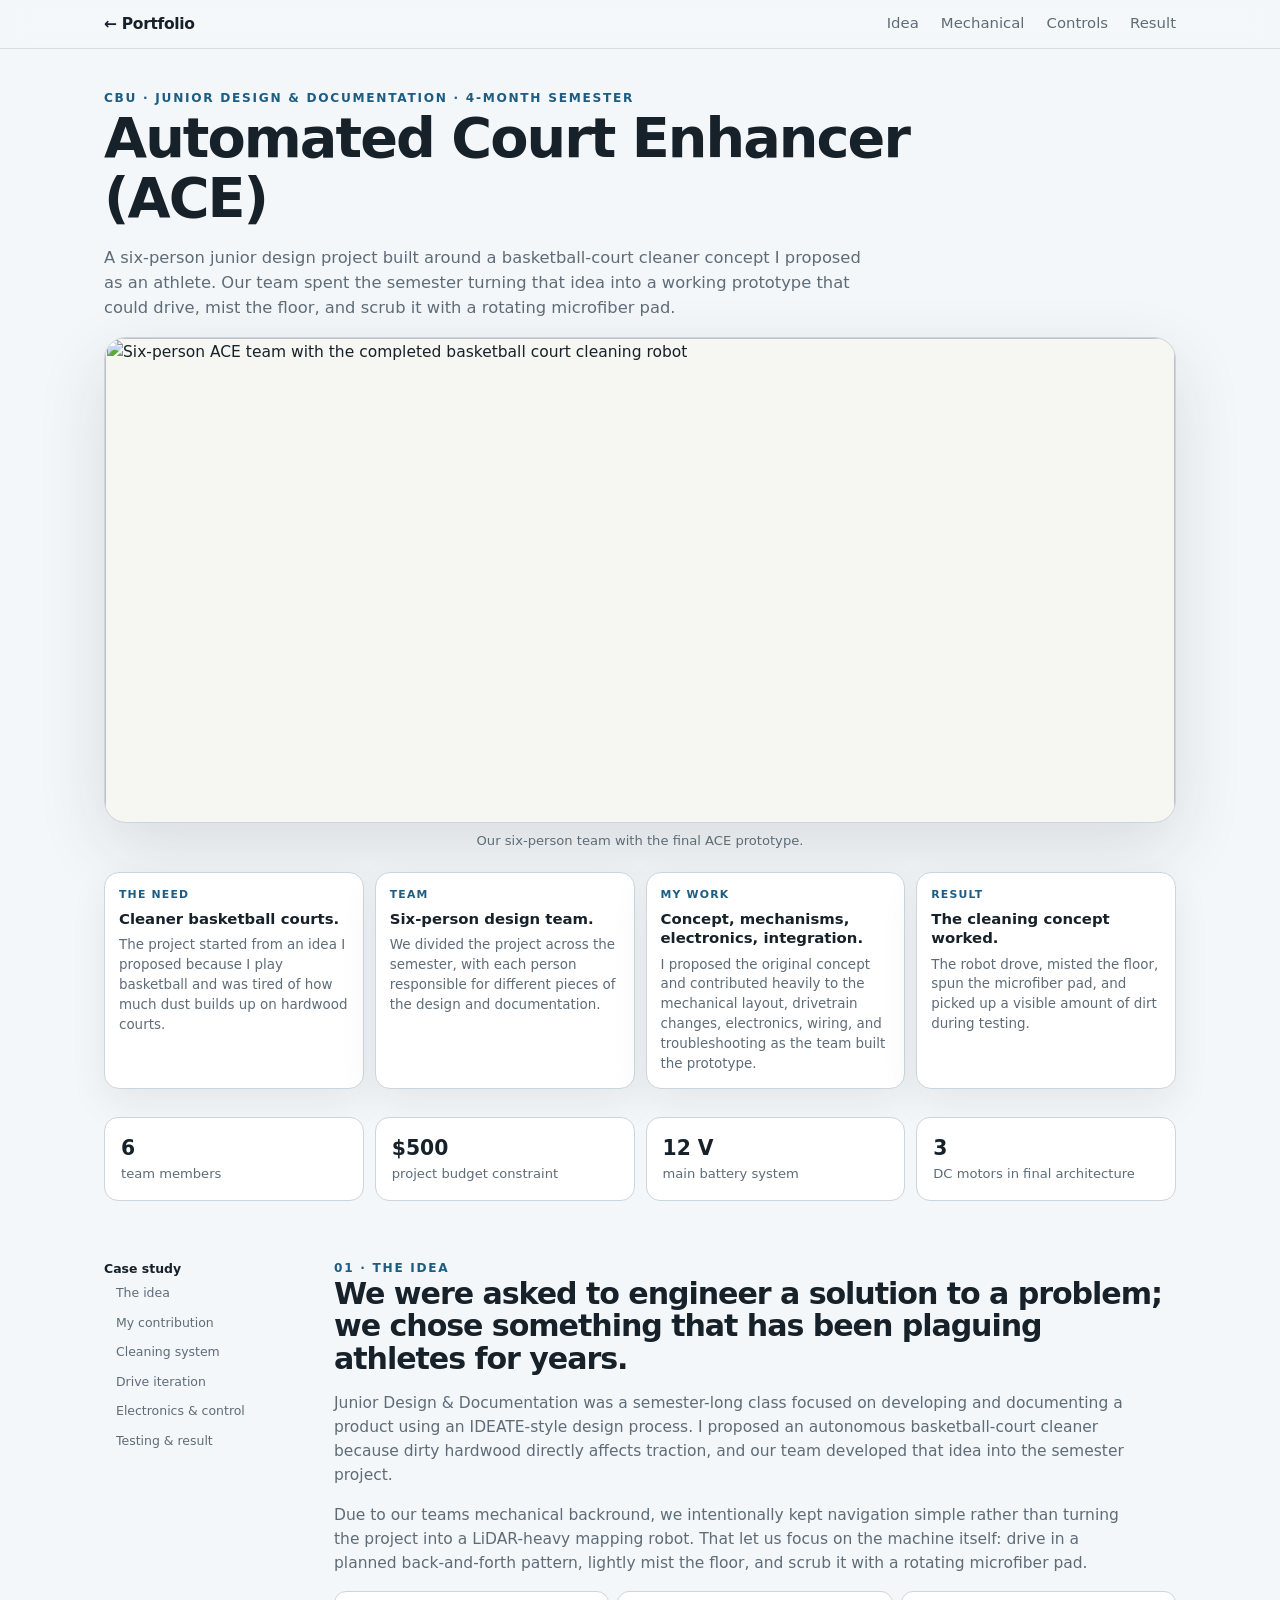
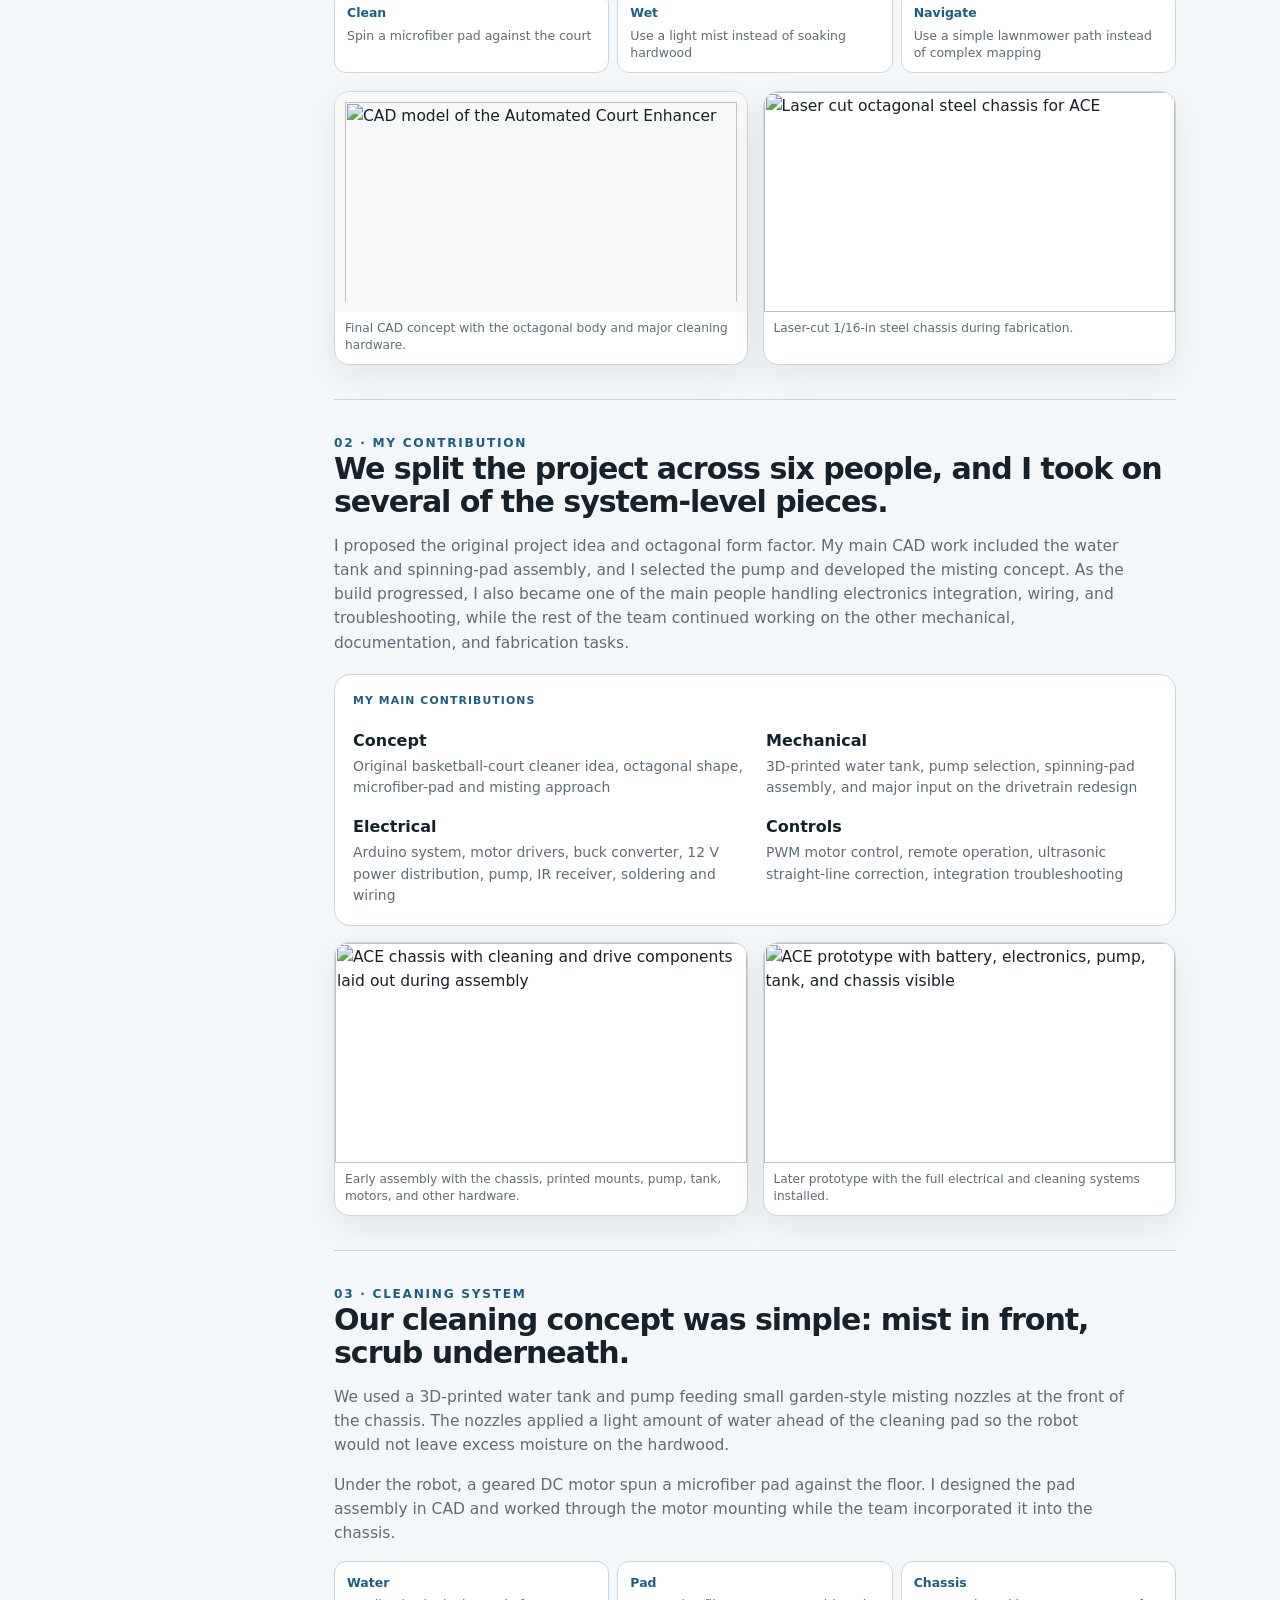
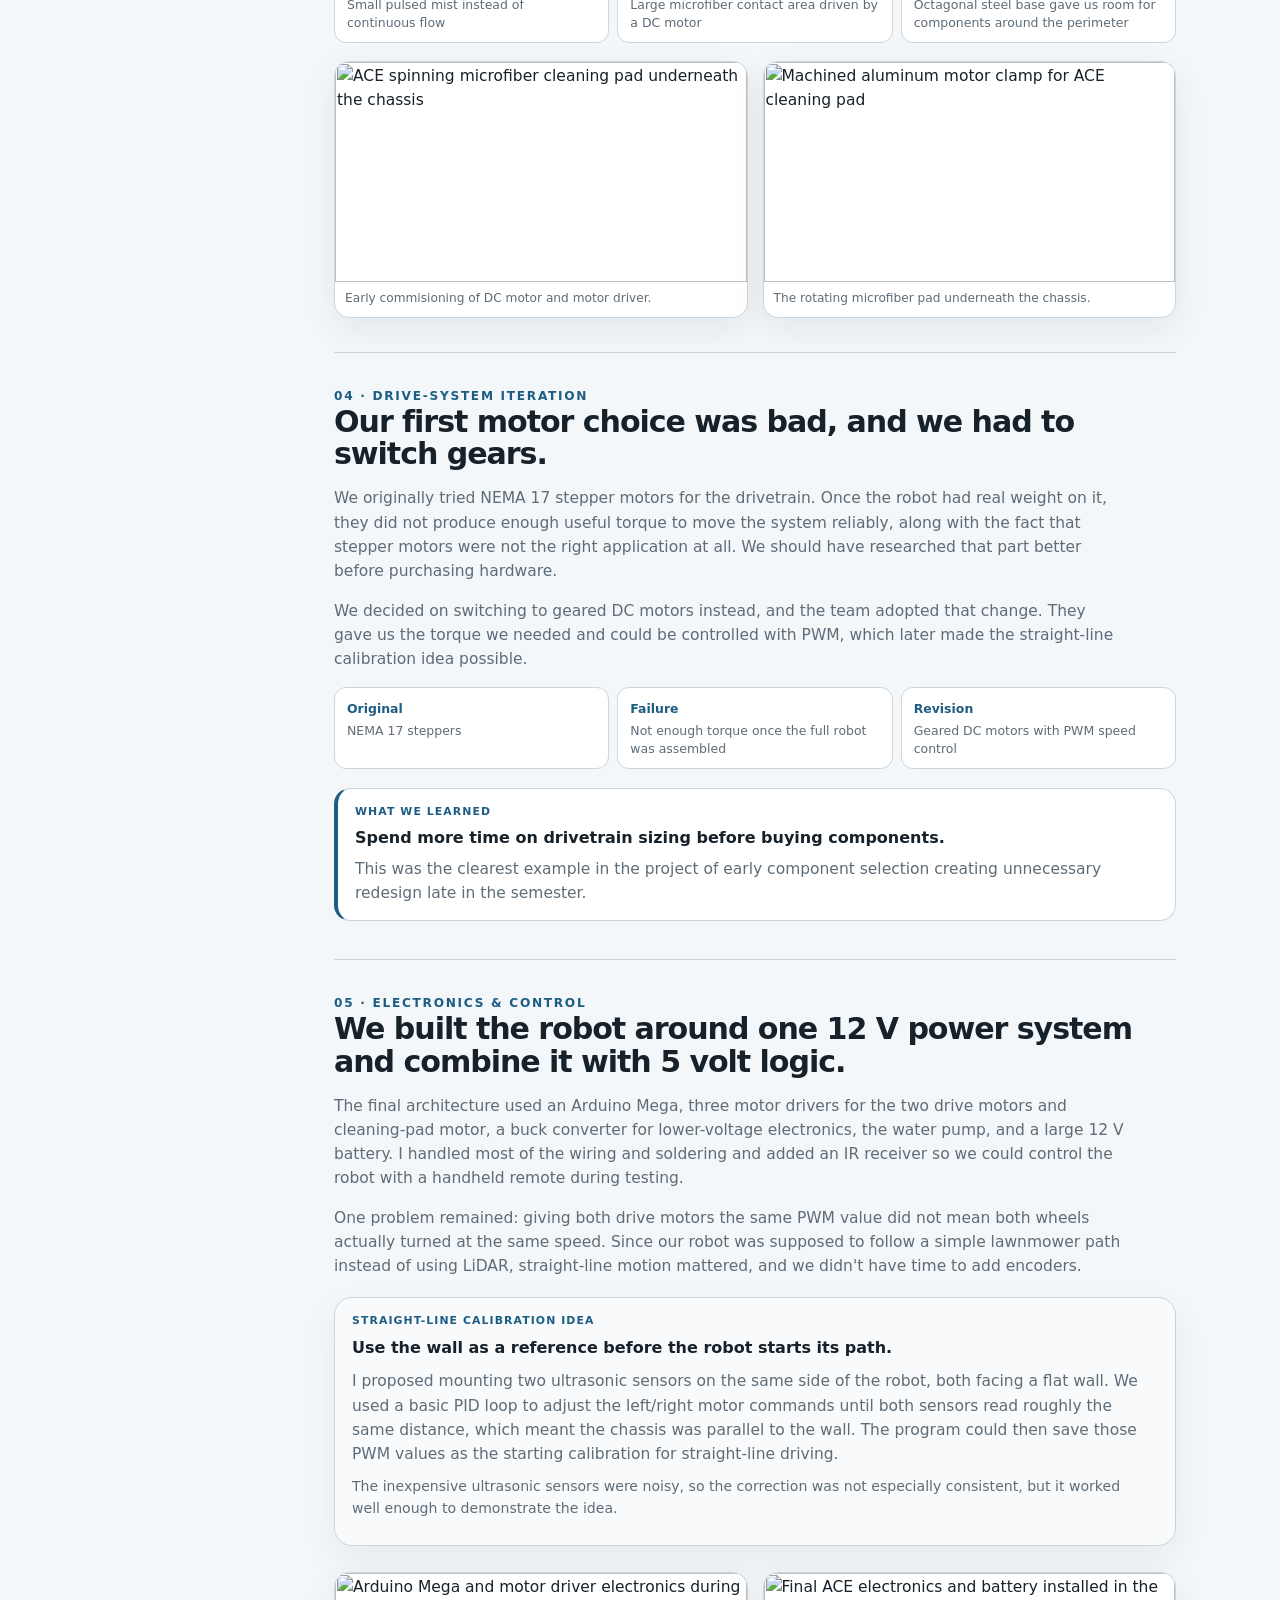
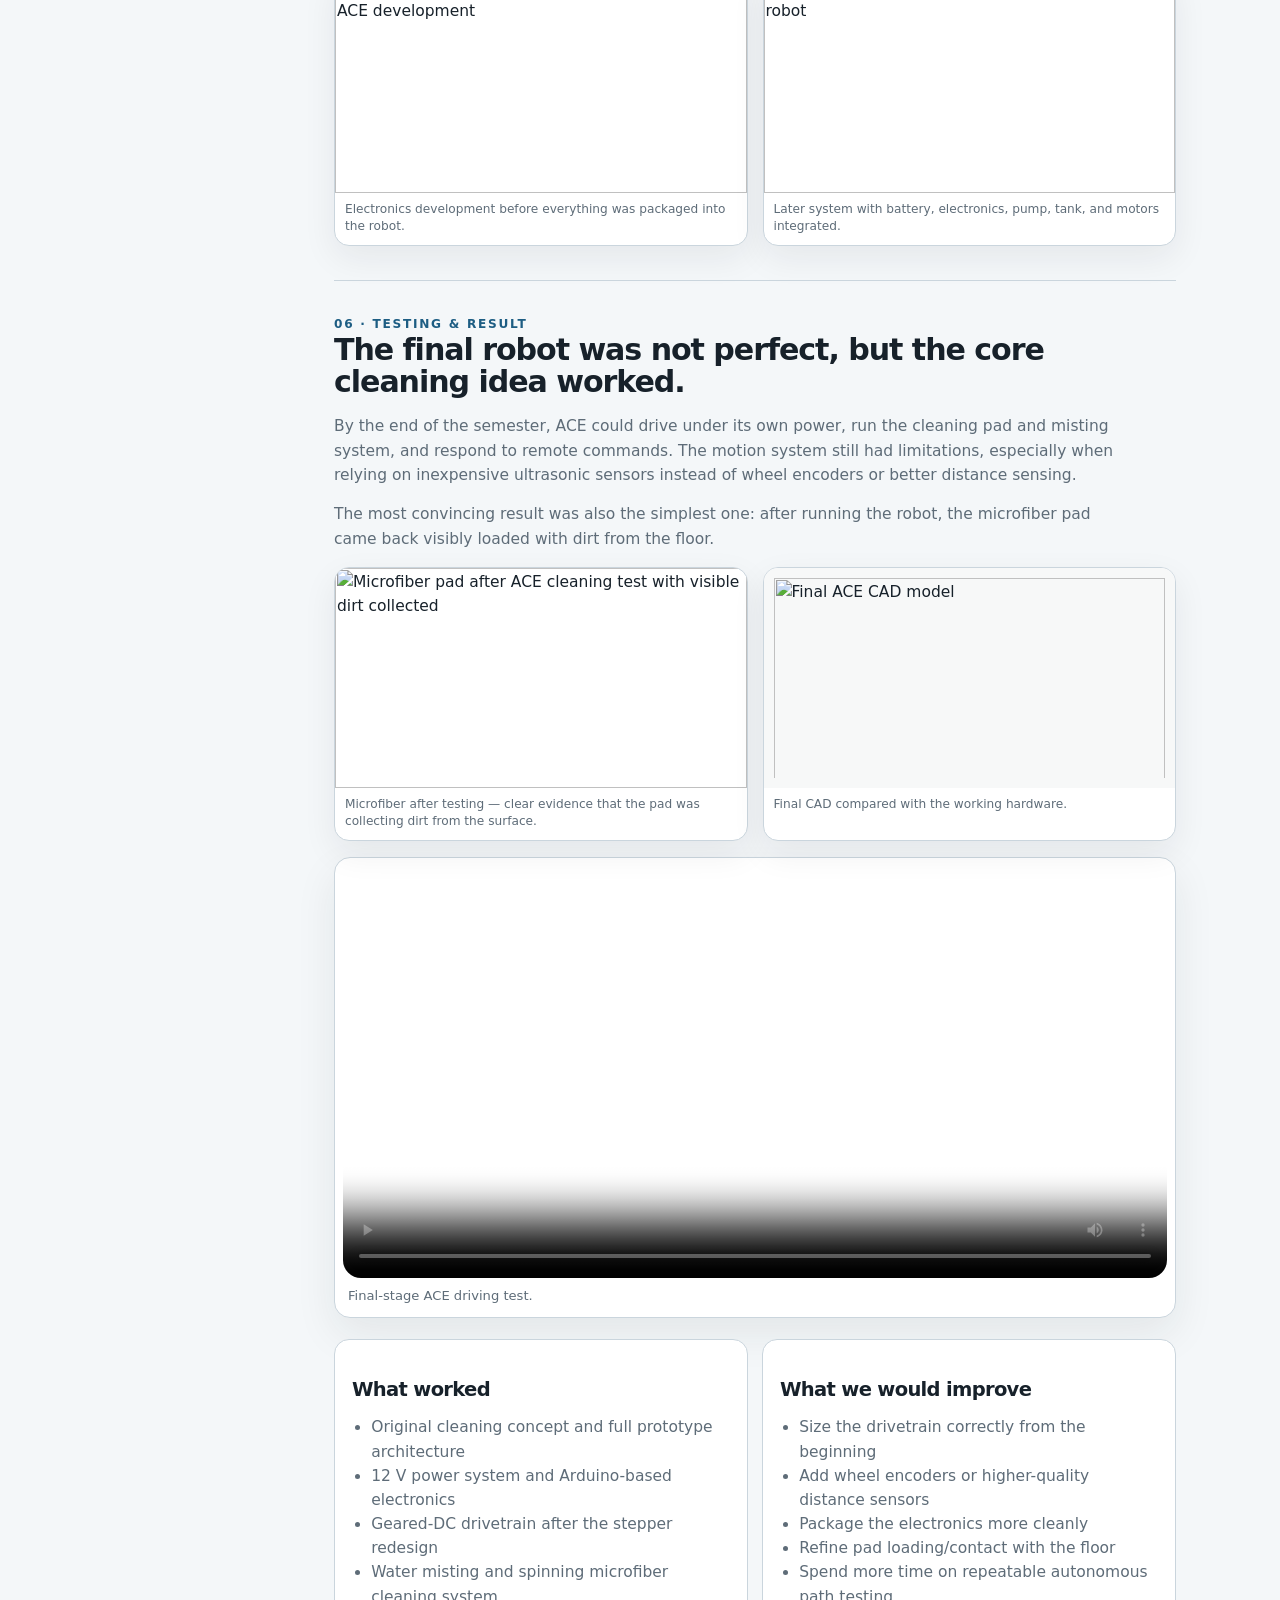
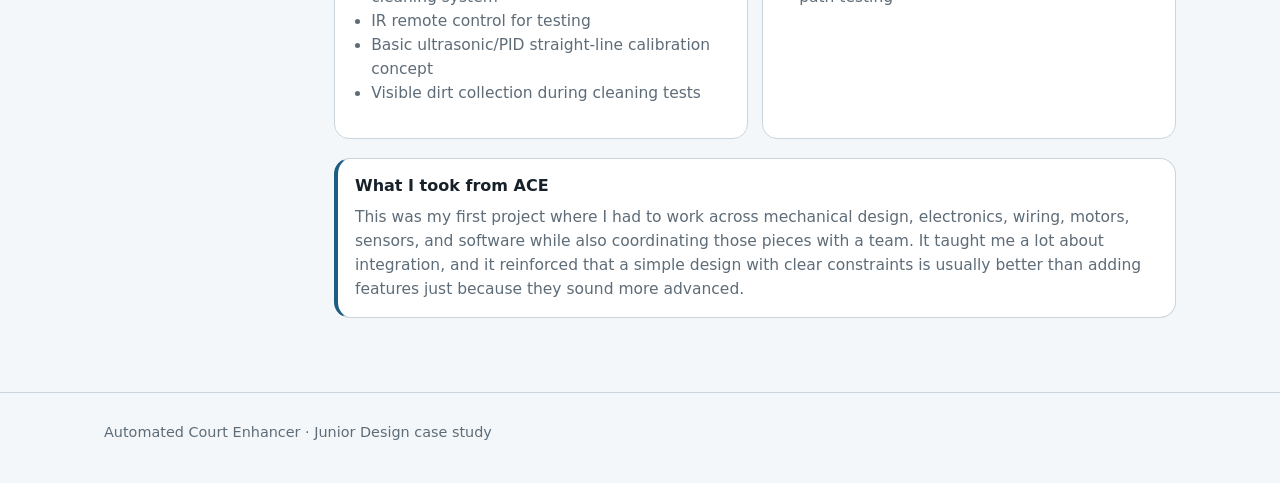
==== projects-ace.html @ 212798ab "Initial Portfolio launch" ====
<html lang="en">
<head>
  <meta charset="utf-8" />
  <meta name="viewport" content="width=device-width, initial-scale=1" />
  <meta name="description" content="Case study: Automated Court Enhancer (ACE), a junior design basketball-court cleaning robot." />
  <link rel="stylesheet" href="styles.css" />
  <title>Automated Court Enhancer (ACE)</title>
</head>
<body>
<header class="site-header">
  <nav class="nav"><a class="brand" href="index.html">← Portfolio</a><div class="nav-links"><a href="#idea">Idea</a><a href="#mechanical">Mechanical</a><a href="#controls">Controls</a><a href="#result">Result</a></div></nav>
</header>
<main>
  <!-- EDITABLE COPY: ACE HERO -->
  <section class="case-hero">
    <div class="container">
      <div class="eyebrow">CBU · Junior Design &amp; Documentation · 4-month semester</div>
      <h1 class="case-title">Automated Court Enhancer (ACE)</h1>
      <p class="case-subtitle">A six-person junior design project built around a basketball-court cleaner concept I proposed as an athlete. Our team spent the semester turning that idea into a working prototype that could drive, mist the floor, and scrub it with a rotating microfiber pad.</p>
      <img class="case-hero-photo ace-team-hero" src="public/images/ace/ace-team.jpg" alt="Six-person ACE team with the completed basketball court cleaning robot">
      <div class="media-caption ace-hero-caption">Our six-person team with the final ACE prototype.</div>

      <div class="project-snapshot">
        <div class="snapshot-grid">
          <div class="snapshot-card">
            <span class="snapshot-label">The need</span>
            <strong>Cleaner basketball courts.</strong>
            <p>The project started from an idea I proposed because I play basketball and was tired of how much dust builds up on hardwood courts.</p>
          </div>
          <div class="snapshot-card">
            <span class="snapshot-label">Team</span>
            <strong>Six-person design team.</strong>
            <p>We divided the project across the semester, with each person responsible for different pieces of the design and documentation.</p>
          </div>
          <div class="snapshot-card">
            <span class="snapshot-label">My work</span>
            <strong>Concept, mechanisms, electronics, integration.</strong>
            <p>I proposed the original concept and contributed heavily to the mechanical layout, drivetrain changes, electronics, wiring, and troubleshooting as the team built the prototype.</p>
          </div>
          <div class="snapshot-card">
            <span class="snapshot-label">Result</span>
            <strong>The cleaning concept worked.</strong>
            <p>The robot drove, misted the floor, spun the microfiber pad, and picked up a visible amount of dirt during testing.</p>
          </div>
        </div>
      </div>

      <div class="stat-grid">
        <div class="stat"><strong>6</strong><span>team members</span></div>
        <div class="stat"><strong>$500</strong><span>project budget constraint</span></div>
        <div class="stat"><strong>12 V</strong><span>main battery system</span></div>
        <div class="stat"><strong>3</strong><span>DC motors in final architecture</span></div>
      </div>
    </div>
  </section>

  <section class="section compact">
    <div class="container case-layout">
      <aside class="case-nav">
        <strong>Case study</strong>
        <a href="#idea">The idea</a>
        <a href="#role">My contribution</a>
        <a href="#mechanical">Cleaning system</a>
        <a href="#drive">Drive iteration</a>
        <a href="#controls">Electronics &amp; control</a>
        <a href="#result">Testing &amp; result</a>
      </aside>

      <div class="case-content">
        <!-- EDITABLE COPY: ACE SECTION 1 -->
        <section id="idea">
          <div class="eyebrow">01 · The Idea</div>
          <h2>We were asked to engineer a solution to a problem; we chose something that has been plaguing athletes for years.</h2>
          <p>Junior Design &amp; Documentation was a semester-long class focused on developing and documenting a product using an IDEATE-style design process. I proposed an autonomous basketball-court cleaner because dirty hardwood directly affects traction, and our team developed that idea into the semester project.</p>
          <p>Due to our teams mechanical backround, we intentionally kept navigation simple rather than turning the project into a LiDAR-heavy mapping robot. That let us focus on the machine itself: drive in a planned back-and-forth pattern, lightly mist the floor, and scrub it with a rotating microfiber pad.</p>

          <div class="decision-strip">
            <div><strong>Clean</strong><span>Spin a microfiber pad against the court</span></div>
            <div><strong>Wet</strong><span>Use a light mist instead of soaking hardwood</span></div>
            <div><strong>Navigate</strong><span>Use a simple lawnmower path instead of complex mapping</span></div>
          </div>

          <div class="media-grid-2">
            <div class="media-tile contain"><img src="public/images/ace/ace-cad.jpg" alt="CAD model of the Automated Court Enhancer"><div class="caption">Final CAD concept with the octagonal body and major cleaning hardware.</div></div>
            <div class="media-tile"><img src="public/images/ace/ace-chassis.jpg" alt="Laser cut octagonal steel chassis for ACE"><div class="caption">Laser-cut 1/16-in steel chassis during fabrication.</div></div>
          </div>
        </section>

        <!-- EDITABLE COPY: ACE ROLE -->
        <section id="role">
          <div class="eyebrow">02 · My Contribution</div>
          <h2>We split the project across six people, and I took on several of the system-level pieces.</h2>
          <p>I proposed the original project idea and octagonal form factor. My main CAD work included the water tank and spinning-pad assembly, and I selected the pump and developed the misting concept. As the build progressed, I also became one of the main people handling electronics integration, wiring, and troubleshooting, while the rest of the team continued working on the other mechanical, documentation, and fabrication tasks.</p>

          <div class="role-panel">
            <div class="cad-companion-kicker">My main contributions</div>
            <div class="role-grid">
              <div class="role-item"><strong>Concept</strong><span>Original basketball-court cleaner idea, octagonal shape, microfiber-pad and misting approach</span></div>
              <div class="role-item"><strong>Mechanical</strong><span>3D-printed water tank, pump selection, spinning-pad assembly, and major input on the drivetrain redesign</span></div>
              <div class="role-item"><strong>Electrical</strong><span>Arduino system, motor drivers, buck converter, 12 V power distribution, pump, IR receiver, soldering and wiring</span></div>
              <div class="role-item"><strong>Controls</strong><span>PWM motor control, remote operation, ultrasonic straight-line correction, integration troubleshooting</span></div>
            </div>
          </div>

          <div class="media-grid-2">
            <div class="media-tile"><img src="public/images/ace/ace-build-layout.jpg" alt="ACE chassis with cleaning and drive components laid out during assembly"><div class="caption">Early assembly with the chassis, printed mounts, pump, tank, motors, and other hardware.</div></div>
            <div class="media-tile"><img src="public/images/ace/ace-final-top.jpg" alt="ACE prototype with battery, electronics, pump, tank, and chassis visible"><div class="caption">Later prototype with the full electrical and cleaning systems installed.</div></div>
          </div>
        </section>

        <!-- EDITABLE COPY: ACE MECHANICAL -->
        <section id="mechanical">
          <div class="eyebrow">03 · Cleaning System</div>
          <h2>Our cleaning concept was simple: mist in front, scrub underneath.</h2>
          <p>We used a 3D-printed water tank and pump feeding small garden-style misting nozzles at the front of the chassis. The nozzles applied a light amount of water ahead of the cleaning pad so the robot would not leave excess moisture on the hardwood.</p>
          <p>Under the robot, a geared DC motor spun a microfiber pad against the floor. I designed the pad assembly in CAD and worked through the motor mounting while the team incorporated it into the chassis.</p>

          <div class="decision-strip">
            <div><strong>Water</strong><span>Small pulsed mist instead of continuous flow</span></div>
            <div><strong>Pad</strong><span>Large microfiber contact area driven by a DC motor</span></div>
            <div><strong>Chassis</strong><span>Octagonal steel base gave us room for components around the perimeter</span></div>
          </div>

          <div class="media-grid-2">
            <div class="media-tile"><img src="public/images/ace/ace-pad-underside.jpg" alt="ACE spinning microfiber cleaning pad underneath the chassis"><div class="caption">Early commisioning of DC motor and motor driver.</div></div>
            <div class="media-tile"><img src="public/images/ace/ace-pad-motor-clamp.jpg" alt="Machined aluminum motor clamp for ACE cleaning pad"><div class="caption">The rotating microfiber pad underneath the chassis.</div></div>
          </div>
        </section>

        <!-- EDITABLE COPY: ACE DRIVE -->
        <section id="drive">
          <div class="eyebrow">04 · Drive-System Iteration</div>
          <h2>Our first motor choice was bad, and we had to switch gears.</h2>
          <p>We originally tried NEMA 17 stepper motors for the drivetrain. Once the robot had real weight on it, they did not produce enough useful torque to move the system reliably, along with the fact that stepper motors were not the right application at all. We should have researched that part better before purchasing hardware.</p>
          <p>We decided on switching to geared DC motors instead, and the team adopted that change. They gave us the torque we needed and could be controlled with PWM, which later made the straight-line calibration idea possible.</p>

          <div class="decision-strip">
            <div><strong>Original</strong><span>NEMA 17 steppers</span></div>
            <div><strong>Failure</strong><span>Not enough torque once the full robot was assembled</span></div>
            <div><strong>Revision</strong><span>Geared DC motors with PWM speed control</span></div>
          </div>

          <div class="manufacturing-callout">
            <div class="cad-companion-kicker">What we learned</div>
            <strong>Spend more time on drivetrain sizing before buying components.</strong>
            <p>This was the clearest example in the project of early component selection creating unnecessary redesign late in the semester.</p>
          </div>
        </section>

        <!-- EDITABLE COPY: ACE CONTROLS -->
        <section id="controls">
          <div class="eyebrow">05 · Electronics &amp; Control</div>
          <h2>We built the robot around one 12 V power system and combine it with 5 volt logic.</h2>
          <p>The final architecture used an Arduino Mega, three motor drivers for the two drive motors and cleaning-pad motor, a buck converter for lower-voltage electronics, the water pump, and a large 12 V battery. I handled most of the wiring and soldering and added an IR receiver so we could control the robot with a handheld remote during testing.</p>
          <p>One problem remained: giving both drive motors the same PWM value did not mean both wheels actually turned at the same speed. Since our robot was supposed to follow a simple lawnmower path instead of using LiDAR, straight-line motion mattered, and we didn't have time to add encoders.</p>

          <div class="control-idea-card">
            <div class="cad-companion-kicker">Straight-line calibration idea</div>
            <strong>Use the wall as a reference before the robot starts its path.</strong>
            <p>I proposed mounting two ultrasonic sensors on the same side of the robot, both facing a flat wall. We used a basic PID loop to adjust the left/right motor commands until both sensors read roughly the same distance, which meant the chassis was parallel to the wall. The program could then save those PWM values as the starting calibration for straight-line driving.</p>
            <p class="small-note">The inexpensive ultrasonic sensors were noisy, so the correction was not especially consistent, but it worked well enough to demonstrate the idea.</p>
          </div>

          <div class="media-grid-2">
            <div class="media-tile"><img src="public/images/ace/ace-electronics-bench.jpg" alt="Arduino Mega and motor driver electronics during ACE development"><div class="caption">Electronics development before everything was packaged into the robot.</div></div>
            <div class="media-tile"><img src="public/images/ace/ace-final-top.jpg" alt="Final ACE electronics and battery installed in the robot"><div class="caption">Later system with battery, electronics, pump, tank, and motors integrated.</div></div>
          </div>
        </section>

        <!-- EDITABLE COPY: ACE RESULT -->
        <section id="result">
          <div class="eyebrow">06 · Testing &amp; Result</div>
          <h2>The final robot was not perfect, but the core cleaning idea worked.</h2>
          <p>By the end of the semester, ACE could drive under its own power, run the cleaning pad and misting system, and respond to remote commands. The motion system still had limitations, especially when relying on inexpensive ultrasonic sensors instead of wheel encoders or better distance sensing.</p>
          <p>The most convincing result was also the simplest one: after running the robot, the microfiber pad came back visibly loaded with dirt from the floor.</p>

          <div class="media-grid-2">
            <div class="media-tile"><img src="public/images/ace/ace-dirty-microfiber.jpg" alt="Microfiber pad after ACE cleaning test with visible dirt collected"><div class="caption">Microfiber after testing — clear evidence that the pad was collecting dirt from the surface.</div></div>
            <div class="media-tile contain"><img src="public/images/ace/ace-cad.jpg" alt="Final ACE CAD model"><div class="caption">Final CAD compared with the working hardware.</div></div>
          </div>

          <div class="case-video-wrap">
            <video class="case-video" controls preload="metadata" poster="public/images/ace/ace-final-top.jpg"><source src="public/videos/ace/ace-final-demo.mp4" type="video/mp4"></video>
            <div class="media-caption">Final-stage ACE driving test.</div>
          </div>

          <div class="outcome-grid">
            <div class="outcome-box"><h3>What worked</h3><ul><li>Original cleaning concept and full prototype architecture</li><li>12 V power system and Arduino-based electronics</li><li>Geared-DC drivetrain after the stepper redesign</li><li>Water misting and spinning microfiber cleaning system</li><li>IR remote control for testing</li><li>Basic ultrasonic/PID straight-line calibration concept</li><li>Visible dirt collection during cleaning tests</li></ul></div>
            <div class="outcome-box"><h3>What we would improve</h3><ul><li>Size the drivetrain correctly from the beginning</li><li>Add wheel encoders or higher-quality distance sensors</li><li>Package the electronics more cleanly</li><li>Refine pad loading/contact with the floor</li><li>Spend more time on repeatable autonomous path testing</li></ul></div>
          </div>

          <div class="closing-note">
            <strong>What I took from ACE</strong>
            <p>This was my first project where I had to work across mechanical design, electronics, wiring, motors, sensors, and software while also coordinating those pieces with a team. It taught me a lot about integration, and it reinforced that a simple design with clear constraints is usually better than adding features just because they sound more advanced.</p>
          </div>
        </section>
      </div>
    </div>
  </section>
</main>
<footer class="footer"><div class="container">Automated Court Enhancer · Junior Design case study</div></footer>
</body>
</html>
---- styles.css ----
:root {
  --bg: #f4f7f9;
  --surface: #ffffff;
  --surface-2: #eaf0f4;
  --text: #17212a;
  --muted: #5e6c78;
  --line: #cad5dd;
  --accent: #1d5d83;
  --accent-2: #0f3f5d;
  --ink: #17212a;
  --shadow: 0 18px 50px rgba(22, 39, 52, 0.10);
  --radius: 20px;
  --max: 1160px;
}

* { box-sizing: border-box; }
html { scroll-behavior: smooth; }
body {
  margin: 0;
  font-family: Inter, ui-sans-serif, system-ui, -apple-system, BlinkMacSystemFont, "Segoe UI", sans-serif;
  background: var(--bg);
  color: var(--text);
  line-height: 1.62;
}
a { color: inherit; text-decoration: none; }
img, video { max-width: 100%; display: block; }

.site-header {
  position: sticky; top: 0; z-index: 20;
  backdrop-filter: blur(14px);
  background: rgba(244,247,249,.88);
  border-bottom: 1px solid rgba(202,213,221,.75);
}
.nav {
  max-width: var(--max); margin: 0 auto; padding: 14px 24px;
  display: flex; align-items: center; justify-content: space-between; gap: 28px;
}
.brand { font-weight: 800; letter-spacing: -.02em; }
.nav-links { display: flex; gap: 22px; font-size: .93rem; color: var(--muted); }
.nav-links a:hover { color: var(--text); }

main { overflow: hidden; }
.container { max-width: var(--max); margin: 0 auto; padding: 0 24px; }
.section { padding: 72px 0; }
.section.compact { padding: 50px 0; }
.eyebrow { color: var(--accent); font-size: .76rem; font-weight: 800; letter-spacing: .14em; text-transform: uppercase; }
h1,h2,h3 { line-height: 1.08; letter-spacing: -.035em; margin: 0; }
h1 { font-size: clamp(2.75rem, 5.4vw, 5.25rem); }
h2 { font-size: clamp(1.9rem, 3.4vw, 3.2rem); }
h3 { font-size: 1.32rem; }
p { color: var(--muted); }
.lead { font-size: clamp(1.02rem, 1.3vw, 1.18rem); max-width: 760px; }

.hero { padding: 62px 0 42px; }
.hero-grid { display: grid; grid-template-columns: 1.03fr .97fr; gap: 44px; align-items: center; }
.hero-copy h1 span { color: var(--accent); }
.hero-actions { display:flex; gap: 12px; flex-wrap: wrap; margin-top: 28px; }
.button { display:inline-flex; align-items:center; justify-content:center; min-height: 46px; padding: 0 18px; border-radius: 999px; font-weight: 750; border:1px solid var(--text); }
.button.primary { background: var(--text); color: white; }
.button.secondary { background: transparent; }

.media-placeholder {
  min-height: 420px; border-radius: 28px; overflow:hidden; position:relative;
  background:
    radial-gradient(circle at 65% 25%, rgba(255,255,255,.28), transparent 30%),
    linear-gradient(135deg, #aebec9, #506878 48%, #1a2934);
  box-shadow: var(--shadow);
  border: 1px solid rgba(255,255,255,.5);
}
.media-placeholder::after {
  content: attr(data-label); position:absolute; left:24px; bottom:22px; right:24px;
  color:white; font-weight:750; letter-spacing:.01em;
}

.stat-grid { display:grid; grid-template-columns: repeat(4,1fr); gap:14px; margin-top: 36px; }
.stat { background:var(--surface); border:1px solid var(--line); border-radius:16px; padding:20px; }
.stat strong { display:block; font-size:1.45rem; }
.stat span { color:var(--muted); font-size:.88rem; }

.project-feature { display:grid; grid-template-columns: 1.15fr .85fr; gap:28px; background:var(--surface); border:1px solid var(--line); border-radius:28px; padding:22px; box-shadow: var(--shadow); }
.project-feature .media-placeholder { min-height: 360px; }
.project-copy { padding:20px 14px 20px 6px; align-self:center; }
.tags { display:flex; flex-wrap:wrap; gap:8px; margin:18px 0 24px; }
.tag { padding:7px 10px; border-radius:999px; background:var(--surface-2); color:var(--accent-2); font-size:.8rem; font-weight:700; }

.project-grid { display:grid; grid-template-columns: repeat(2,1fr); gap:22px; margin-top:24px; }
.card { background:var(--surface); border:1px solid var(--line); border-radius:22px; padding:18px; }
.card .media-placeholder { min-height:260px; margin-bottom:20px; border-radius:16px; box-shadow:none; }
.card p { margin-bottom:0; }

.dark-band { background:#16222b; color:white; }
.dark-band p { color:#b9c5cd; }
.dark-band .eyebrow { color:#89b6d0; }

.footer { padding: 34px 0 54px; border-top:1px solid var(--line); color:var(--muted); font-size:.9rem; }

/* case study */
.case-hero { padding: 52px 0 24px; }
.case-title { max-width: 940px; }
.case-subtitle { font-size:1.12rem; max-width:820px; }
.case-media { margin-top:30px; min-height:520px; }
.case-layout { display:grid; grid-template-columns: 220px minmax(0,1fr); gap:54px; align-items:start; }
.case-nav { position:sticky; top:88px; font-size:.83rem; }
.case-nav a { display:block; color:var(--muted); padding:7px 0; border-left:2px solid transparent; padding-left:10px; }
.case-nav a:hover { color:var(--text); border-left-color:var(--accent); }
.case-content section { padding: 44px 0; border-top:1px solid var(--line); }
.case-content section:first-child { border-top:none; padding-top:0; }
.case-content h2 { font-size:clamp(1.75rem,3vw,2.65rem); margin-bottom:16px; }
.case-content h3 { margin:28px 0 8px; }
.case-content p { max-width:830px; }
.callout { border-left:4px solid var(--accent); background:var(--surface); padding:18px 22px; border-radius:0 14px 14px 0; margin:24px 0; }
.flow { display:flex; flex-wrap:wrap; gap:8px; align-items:center; margin:24px 0; }
.flow span { background:var(--surface); border:1px solid var(--line); border-radius:999px; padding:8px 12px; font-size:.86rem; font-weight:750; }
.flow b { color:var(--muted); }
.two-col { display:grid; grid-template-columns:1fr 1fr; gap:22px; margin:28px 0; }
.visual-card { background:var(--surface); border:1px dashed #98aab7; border-radius:18px; min-height:270px; padding:18px; display:flex; align-items:flex-end; color:var(--muted); font-weight:700; }
.outcome-grid { display:grid; grid-template-columns:1fr 1fr; gap:18px; }
.outcome-box { padding:22px; border-radius:18px; background:var(--surface); border:1px solid var(--line); }
.outcome-box ul { color:var(--muted); padding-left:1.2rem; }

@media (max-width: 860px) {
  .hero-grid,.project-feature,.case-layout,.two-col,.outcome-grid { grid-template-columns:1fr; }
  .case-nav { display:none; }
  .stat-grid { grid-template-columns:repeat(2,1fr); }
  .project-grid { grid-template-columns:1fr; }
  .nav-links { display:none; }
  .media-placeholder,.case-media { min-height:360px; }
}

.about-grid {
  display:grid;
  grid-template-columns: .72fr 1.28fr;
  gap:44px;
  align-items:center;
}
.about-photo { min-height:340px; box-shadow:none; }
.about-copy p { max-width:760px; }
.about-facts { display:flex; flex-wrap:wrap; gap:8px; margin-top:20px; }
.about-fact {
  border:1px solid rgba(255,255,255,.18);
  background:rgba(255,255,255,.06);
  padding:8px 11px;
  border-radius:999px;
  color:#d5e0e6;
  font-size:.82rem;
  font-weight:700;
}
.role-panel {
  background:var(--surface);
  border:1px solid var(--line);
  border-radius:20px;
  padding:24px;
  margin:24px 0 8px;
}
.role-grid {
  display:grid;
  grid-template-columns:repeat(2,1fr);
  gap:12px 26px;
  margin-top:16px;
}
.role-item strong { display:block; font-size:.88rem; margin-bottom:2px; }
.role-item span { color:var(--muted); font-size:.92rem; }
.edit-note {
  color:var(--muted);
  font-size:.82rem;
  padding:10px 12px;
  background:var(--surface-2);
  border-radius:10px;
  margin-top:20px;
}
@media (max-width: 860px) {
  .about-grid,.role-grid { grid-template-columns:1fr; }
  .about-photo { min-height:280px; }
}

/* v0.3 real project media */
.real-media {
  width:100%; display:block; object-fit:cover; border-radius:22px;
  border:1px solid var(--line); box-shadow:0 18px 50px rgba(24,35,44,.10);
  background:#dfe5e8;
}
.hero-photo { height:500px; object-position:center 46%; }
.feature-photo { height:420px; object-position:center 48%; }
.case-hero-photo {
  width:100%; height:min(68vh,660px); display:block; object-fit:cover;
  object-position:center 44%; border-radius:26px; border:1px solid var(--line);
  box-shadow:0 24px 70px rgba(24,35,44,.12);
}
.case-image {
  width:100%; display:block; max-height:620px; object-fit:cover;
  border-radius:20px; border:1px solid var(--line);
  box-shadow:0 16px 40px rgba(24,35,44,.09);
}
.case-image.tall { max-height:700px; object-position:center center; }
.case-image.gripper { max-height:540px; object-position:center 48%; }
.case-image.transfer { max-height:470px; object-position:center 52%; }
.media-caption { color:var(--muted); font-size:.82rem; line-height:1.45; margin:7px 4px 22px; }
.real-media-card { margin-top:18px; }
@media (max-width:860px) {
  .hero-photo,.feature-photo { height:360px; }
  .case-hero-photo { height:420px; }
}

.case-image.control-full { max-height:none; height:auto; object-fit:contain; background:#eef2f4; }

/* v0.5 expanded media system */
.media-grid-4 {
  display:grid;
  grid-template-columns:repeat(4,1fr);
  gap:14px;
  margin-top:20px;
}
.media-grid-3 {
  display:grid;
  grid-template-columns:repeat(3,1fr);
  gap:16px;
  margin-top:20px;
}
.media-grid-2 {
  display:grid;
  grid-template-columns:repeat(2,1fr);
  gap:18px;
  margin-top:20px;
}
.media-tile {
  background:var(--surface);
  border:1px solid var(--line);
  border-radius:18px;
  overflow:hidden;
  box-shadow:0 12px 34px rgba(24,35,44,.07);
}
.media-tile img {
  width:100%;
  height:260px;
  object-fit:cover;
  display:block;
}
.media-tile.contain img {
  object-fit:contain;
  background:#f7f8f8;
  padding:10px;
}
.media-tile .caption {
  padding:10px 12px 12px;
  color:var(--muted);
  font-size:.8rem;
  line-height:1.4;
}
.media-tile.video-tile {
  background:#fff;
}
.media-tile video,
.case-video {
  width:100%;
  display:block;
  background:white;
  border-radius:18px;
}
.case-video-wrap {
  margin:20px 0 26px;
  background:#fff;
  border:1px solid var(--line);
  border-radius:20px;
  padding:10px;
  box-shadow:0 16px 42px rgba(24,35,44,.08);
}
.case-video-wrap .media-caption { margin:8px 5px 4px; }
.detail-photo {
  width:100%;
  display:block;
  object-fit:contain;
  background:#f7f8f8;
  border-radius:18px;
  border:1px solid var(--line);
  max-height:620px;
}
@media (max-width:980px) {
  .media-grid-4 { grid-template-columns:repeat(2,1fr); }
  .media-grid-3 { grid-template-columns:1fr 1fr; }
}
@media (max-width:680px) {
  .media-grid-4,.media-grid-3,.media-grid-2 { grid-template-columns:1fr; }
  .media-tile img { height:auto; max-height:420px; }
}

/* v0.6 targeted corrections */
.cabinet-photo {
  display:block;
  width:min(100%, 620px);
  max-height:720px;
  object-fit:contain;
  background:#f7f8f8;
  margin:18px auto 8px;
  border-radius:20px;
  border:1px solid var(--line);
  box-shadow:0 14px 38px rgba(24,35,44,.08);
}
.coil-gallery .media-tile img {
  height:300px;
  object-fit:contain;
  background:#f7f8f8;
  padding:10px;
}
@media (max-width:680px) {
  .cabinet-photo { width:100%; max-height:none; }
  .coil-gallery .media-tile img { height:auto; max-height:420px; }
}

/* v0.7 cleanup */
.coil-gallery {
  margin-top: 18px;
}

/* v0.8 CAD evolution */
.cad-evolution-shell { margin-top:24px; }
.cad-evolution-stage {
  position:relative;
  overflow:hidden;
  border:1px solid var(--line);
  border-radius:24px;
  background:#eef0f2;
  box-shadow:0 20px 58px rgba(24,35,44,.10);
  aspect-ratio:2/1;
}
.cad-evolution-stage img {
  width:100%; height:100%; display:block; object-fit:contain;
  transition:opacity .18s ease, transform .18s ease;
}
.cad-evolution-stage img.is-changing { opacity:.28; transform:scale(.996); }
.cad-evolution-overlay {
  position:absolute; left:16px; right:16px; bottom:16px;
  display:flex; align-items:end; justify-content:space-between; gap:18px;
  padding:12px 14px; border:1px solid rgba(255,255,255,.42);
  border-radius:14px; background:rgba(24,35,44,.76); backdrop-filter:blur(9px); color:#fff;
}
.cad-evolution-overlay strong { display:block; margin-top:2px; font-size:.95rem; }
.cad-chapter { display:block; color:#cfe0eb; font-size:.72rem; font-weight:800; letter-spacing:.08em; text-transform:uppercase; }
.cad-evolution-overlay > span { color:#d9e3e9; font-size:.78rem; white-space:nowrap; }
.cad-evolution-controls { display:flex; align-items:center; justify-content:space-between; gap:18px; margin-top:14px; }
.cad-chapter-tabs,.cad-playback { display:flex; align-items:center; gap:8px; }
.cad-tab,.cad-playback button {
  appearance:none; border:1px solid var(--line); background:#fff; color:var(--ink);
  border-radius:999px; min-height:36px; padding:7px 12px; font:inherit;
  font-size:.80rem; font-weight:750; cursor:pointer; transition:.18s ease;
}
.cad-tab:hover,.cad-playback button:hover { transform:translateY(-1px); border-color:#91a7b5; }
.cad-tab.active { background:var(--ink); color:#fff; border-color:var(--ink); }
.cad-playback button:first-child,.cad-playback button:last-child { width:38px; padding-left:0; padding-right:0; }
.cad-progress-track { height:4px; background:#dfe4e7; border-radius:999px; overflow:hidden; margin-top:12px; }
.cad-progress-bar { height:100%; width:0; background:var(--accent); border-radius:inherit; transition:width .22s ease; }
@media (max-width:720px) {
  .cad-evolution-stage { aspect-ratio:16/10; border-radius:18px; }
  .cad-evolution-overlay { left:8px; right:8px; bottom:8px; }
  .cad-evolution-controls { flex-direction:column; align-items:stretch; }
  .cad-chapter-tabs { overflow-x:auto; padding-bottom:2px; }
  .cad-playback { justify-content:flex-end; }
}

/* v0.9 subsystem CAD companions */
.case-content section {
  position: relative;
}
.subsystem-cad-companion {
  width: min(42%, 360px);
  float: right;
  clear: right;
  margin: 22px 0 16px 28px;
  padding: 12px;
  background: #fbfcfc;
  border: 1px solid var(--line);
  border-radius: 18px;
  box-shadow: 0 12px 34px rgba(24,35,44,.07);
}
.subsystem-cad-companion img {
  width: 100%;
  max-height: 360px;
  display: block;
  object-fit: contain;
  background: white;
  border-radius: 12px;
  margin: 8px 0 10px;
}
.subsystem-cad-companion strong {
  display: block;
  font-size: .90rem;
}
.subsystem-cad-companion p {
  margin: 5px 0 0;
  color: var(--muted);
  font-size: .78rem;
  line-height: 1.45;
}
.cad-companion-kicker {
  color: var(--accent);
  font-size: .68rem;
  font-weight: 850;
  letter-spacing: .10em;
  text-transform: uppercase;
}
.case-content section::after {
  content: "";
  display: table;
  clear: both;
}
.mechanical-overview-cad {
  margin-top: 22px;
  display: grid;
  grid-template-columns: 1.15fr .85fr;
  gap: 20px;
  align-items: center;
  padding: 16px;
  background: #fbfcfc;
  border: 1px solid var(--line);
  border-radius: 20px;
}
.mechanical-overview-cad img {
  width: 100%;
  max-height: 360px;
  display: block;
  object-fit: contain;
  background: white;
  border-radius: 14px;
}
.mechanical-overview-cad strong {
  display: block;
  margin-top: 7px;
}
.mechanical-overview-cad p {
  color: var(--muted);
  font-size: .88rem;
  margin-bottom: 0;
}
@media (min-width: 1180px) {
  .subsystem-cad-companion {
    position: sticky;
    top: 86px;
  }
}
@media (max-width: 900px) {
  .subsystem-cad-companion {
    float: none;
    width: 100%;
    max-width: none;
    margin: 22px 0 12px;
  }
  .subsystem-cad-companion img {
    max-height: 460px;
  }
  .mechanical-overview-cad {
    grid-template-columns: 1fr;
  }
}

/* v0.10 subsystem CAD placement */
.subsystem-cad-companion {
  float: none !important;
  clear: both !important;
  position: static !important;
  width: min(100%, 760px) !important;
  max-width: 760px !important;
  margin: 26px auto 10px !important;
  padding: 14px !important;
}
.subsystem-cad-companion img {
  max-height: 520px !important;
}

.manufacturing-callout {
  margin: 24px 0 4px;
  padding: 18px 20px;
  background: var(--surface);
  border: 1px solid var(--line);
  border-left: 4px solid var(--accent);
  border-radius: 16px;
}
.manufacturing-callout strong {
  display:block;
  margin: 5px 0 6px;
  font-size: 1rem;
}
.manufacturing-callout p {
  margin: 0;
  color: var(--muted);
}

/* v0.11 narrative cleanup */
.induction-concept-grid {
  display:grid;
  grid-template-columns:1fr 1fr;
  gap:20px;
  align-items:center;
  margin-top:20px;
}
.induction-concept-copy {
  padding:20px;
  background:var(--surface);
  border:1px solid var(--line);
  border-radius:18px;
}
.induction-concept-copy strong {
  display:block;
  margin:6px 0 8px;
  font-size:1rem;
}
.induction-concept-copy p {
  margin:0;
  color:var(--muted);
}
@media (max-width:800px) {
  .induction-concept-grid { grid-template-columns:1fr; }
}

/* v0.12 editorial pass */
.takeaway-list {
  margin: 12px 0 26px;
  padding-left: 1.15rem;
}
.takeaway-list li {
  margin: 10px 0;
  color: var(--muted);
  line-height: 1.62;
}
.takeaway-list strong { color: var(--ink); }
.case-content p { max-width: 820px; }

/* v0.13 project-story pass */
.case-content section > p + p { margin-top: 0.9rem; }
.case-content section h2 { max-width: 880px; }

/* v0.14 recruiter-scan / concise narrative pass */
.decision-strip {
  display:grid;
  grid-template-columns:repeat(3,1fr);
  gap:10px;
  margin:18px 0 22px;
}
.decision-strip > div {
  padding:14px 15px;
  background:var(--surface);
  border:1px solid var(--line);
  border-radius:14px;
}
.decision-strip strong {
  display:block;
  margin-bottom:4px;
  font-size:.82rem;
  color:var(--accent);
}
.decision-strip span {
  display:block;
  font-size:.82rem;
  line-height:1.4;
  color:var(--muted);
}
.closing-note {
  margin-top:26px;
  padding:18px 20px;
  border-left:4px solid var(--accent);
  background:var(--surface);
  border-radius:14px;
}
.closing-note strong { display:block; margin-bottom:5px; }
.closing-note p { margin:0; }
@media (max-width:760px) {
  .decision-strip { grid-template-columns:1fr; }
}


/* v0.15 portfolio polish */
.project-snapshot {
  margin-top: 24px;
}
.snapshot-grid {
  display: grid;
  grid-template-columns: repeat(4, 1fr);
  gap: 14px;
}
.snapshot-card {
  background: var(--surface);
  border: 1px solid var(--line);
  border-radius: 18px;
  padding: 18px;
  box-shadow: 0 14px 38px rgba(24,35,44,.07);
}
.snapshot-label {
  display: block;
  color: var(--accent);
  font-size: .68rem;
  font-weight: 850;
  letter-spacing: .11em;
  text-transform: uppercase;
  margin-bottom: 8px;
}
.snapshot-card strong {
  display: block;
  font-size: 1rem;
  line-height: 1.3;
  margin-bottom: 8px;
}
.snapshot-card p {
  margin: 0;
  font-size: .9rem;
  line-height: 1.55;
}
.role-panel strong {
  display: block;
  margin-top: 6px;
  font-size: 1rem;
}
.closing-note {
  margin-top: 26px;
  padding: 20px 22px;
  background: var(--surface);
  border: 1px solid var(--line);
  border-left: 4px solid var(--accent);
  border-radius: 16px;
}
.closing-note strong {
  display: block;
  font-size: 1rem;
  margin-bottom: 6px;
}
.closing-note p {
  margin: 0;
}
@media (max-width: 980px) {
  .snapshot-grid {
    grid-template-columns: repeat(2, 1fr);
  }
}
@media (max-width: 680px) {
  .snapshot-grid {
    grid-template-columns: 1fr;
  }
}

/* v0.16 ACE case study */
.ace-team-hero {
  height: auto;
  max-height: none;
  object-fit: contain;
  background: #f6f6f2;
}
.ace-hero-caption {
  margin-top: 8px;
  text-align: center;
}
.control-idea-card {
  margin: 22px 0 26px;
  padding: 20px 22px;
  background: #f8fafb;
  border: 1px solid var(--line);
  border-radius: 18px;
  box-shadow: 0 14px 36px rgba(24,35,44,.06);
}
.control-idea-card strong {
  display: block;
  margin: 6px 0 8px;
  font-size: 1rem;
}
.control-idea-card p {
  margin: 0 0 10px;
}
.small-note {
  font-size: .88rem;
  color: var(--muted);
}
.project-card-live {
  display: flex;
  flex-direction: column;
}
.project-card-image-link {
  display: block;
  margin: -20px -20px 16px;
}
.project-card-live .real-media {
  width: 100%;
  height: 250px;
  object-fit: cover;
  border-radius: 18px 18px 0 0;
}

/* v0.20 homepage project-card image sizing */
.project-card-image-link.compact-project-image {
  height: 218px;
  display: flex;
  align-items: center;
  justify-content: center;
  overflow: hidden;
  padding: 14px 18px;
  background: #eef2f4;
  border-radius: 18px 18px 0 0;
}
.project-card-live .real-media.project-card-thumbnail {
  width: auto;
  height: auto;
  max-width: 90%;
  max-height: 190px;
  object-fit: contain;
  border-radius: 10px;
}

.card-title-link {
  color: inherit;
  text-decoration: none;
}
.card-title-link:hover {
  color: var(--accent);
}
.text-link {
  margin-top: auto;
  padding-top: 8px;
  color: var(--accent);
  text-decoration: none;
  font-weight: 800;
  font-size: .88rem;
}
.text-link:hover { text-decoration: underline; }

/* v0.17 headshot */
.profile-headshot {
  object-position: center 35%;
}

/* v0.18 pump case study */
.pump-hero-photo {
  max-height: 650px;
  object-fit: contain;
  background: #f7f4ef;
}
.pump-reverse-grid .media-tile:first-child img {
  object-fit: contain;
  background: #fff;
}
.pump-prototype-grid img {
  height: 320px;
  object-fit: cover;
}
.pump-performance {
  display: grid;
  grid-template-columns: 1fr auto 1fr 0.9fr;
  gap: 12px;
  align-items: stretch;
  margin: 22px 0 24px;
}
.pump-performance-item,
.pump-performance-badge {
  border: 1px solid var(--line);
  background: var(--surface);
  border-radius: 16px;
  padding: 18px;
  display: flex;
  flex-direction: column;
  justify-content: center;
}
.pump-performance-item span,
.pump-performance-badge span {
  color: var(--muted);
  font-size: .82rem;
  margin-bottom: 4px;
}
.pump-performance-item strong {
  font-size: 1.28rem;
}
.pump-performance-badge {
  border-color: rgba(40,103,141,.28);
  background: rgba(40,103,141,.06);
}
.pump-performance-badge strong {
  color: var(--accent);
  font-size: 1.75rem;
}
.pump-performance-arrow {
  display: flex;
  align-items: center;
  justify-content: center;
  font-size: 1.5rem;
  color: var(--muted);
}
@media (max-width: 820px) {
  .pump-performance { grid-template-columns: 1fr; }
  .pump-performance-arrow { transform: rotate(90deg); min-height: 24px; }
  .pump-prototype-grid img { height: 260px; }
}


/* v0.19 resume and recommendation */
.credentials-section { background: linear-gradient(180deg, rgba(234,240,244,.45), rgba(244,247,249,0)); }
.documents-grid {
  display:grid;
  grid-template-columns:1fr 1fr;
  gap:22px;
  margin-top:30px;
}
.document-card {
  display:grid;
  grid-template-columns:190px minmax(0,1fr);
  gap:22px;
  align-items:center;
  background:var(--surface);
  border:1px solid var(--line);
  border-radius:22px;
  padding:18px;
  box-shadow:0 12px 36px rgba(24,35,44,.07);
}
.document-preview-link { display:block; }
.document-preview {
  width:100%;
  aspect-ratio:8.5/11;
  object-fit:cover;
  object-position:top center;
  border-radius:12px;
  border:1px solid var(--line);
  background:#fff;
  box-shadow:0 8px 22px rgba(24,35,44,.09);
  transition:transform .18s ease, box-shadow .18s ease;
}
.document-preview-link:hover .document-preview {
  transform:translateY(-2px);
  box-shadow:0 12px 30px rgba(24,35,44,.13);
}
.document-kicker {
  color:var(--accent);
  font-size:.74rem;
  font-weight:800;
  letter-spacing:.12em;
  text-transform:uppercase;
  margin-bottom:6px;
}
.document-copy h3 { margin-bottom:8px; }
.document-copy p { margin:0; }
.document-actions { margin-top:18px; gap:8px; }
.document-actions .button { min-height:40px; padding:0 14px; font-size:.86rem; }
.recommendation-quote {
  margin:2px 0 14px;
  padding:0;
  border:0;
  color:var(--text);
  font-size:1.08rem;
  line-height:1.5;
  font-weight:650;
  letter-spacing:-.01em;
}
.recommendation-note { margin:0; color:var(--muted); font-size:1rem; line-height:1.55; }
.recommendation-source { color:var(--muted); font-size:.86rem; }
@media (max-width:1000px) {
  .documents-grid { grid-template-columns:1fr; }
}
@media (max-width:620px) {
  .document-card { grid-template-columns:110px minmax(0,1fr); gap:15px; padding:14px; align-items:start; }
  .document-actions .button { width:100%; }
  .recommendation-quote { font-size:1rem; }
}

/* v0.21 compact responsive scale pass
   Keeps the same visual language while reducing oversized desktop elements
   and tightening mobile spacing. */

:root { --max: 1120px; }
body { font-size: 15.5px; line-height: 1.56; }
.nav { padding: 12px 24px; }
.section { padding: 58px 0; }
.section.compact { padding: 40px 0; }
h1 { font-size: clamp(2.45rem, 4.35vw, 4.15rem); }
h2 { font-size: clamp(1.7rem, 2.8vw, 2.6rem); }
h3 { font-size: 1.22rem; }
.lead { font-size: clamp(.98rem, 1.15vw, 1.10rem); }
.hero { padding: 44px 0 34px; }
.hero-grid { grid-template-columns: 1.12fr .88fr; gap: 36px; }
.hero-copy .lead { max-width: 650px; }
.hero-actions { margin-top: 22px; gap: 10px; }
.button { min-height: 42px; padding: 0 16px; font-size: .92rem; }
.hero-photo { height: 410px; }
.stat-grid { gap: 11px; margin-top: 28px; }
.stat { border-radius: 14px; padding: 15px 16px; }
.stat strong { font-size: 1.27rem; }
.stat span { font-size: .82rem; }
.project-feature { grid-template-columns: 1.08fr .92fr; gap: 22px; border-radius: 22px; padding: 18px; }
.feature-photo { height: 345px; }
.project-copy { padding: 14px 10px 14px 2px; }
.tags { margin: 15px 0 20px; }
.project-grid { gap: 18px; margin-top: 20px; }
.card { border-radius: 18px; padding: 16px; }
.project-card-image-link.compact-project-image { height: 184px; padding: 12px 16px; margin: -18px -18px 14px; }
.project-card-live .real-media.project-card-thumbnail { max-width: 86%; max-height: 158px; }
.about-grid { grid-template-columns: .68fr 1.32fr; gap: 36px; }
.about-photo { min-height: 285px; }
.about-facts { margin-top: 17px; }
.about-fact { padding: 7px 10px; font-size: .79rem; }
.documents-grid { gap: 18px; margin-top: 24px; }
.document-card { grid-template-columns: 150px minmax(0,1fr); gap: 18px; border-radius: 18px; padding: 15px; }
.document-actions { margin-top: 14px; }
.document-actions .button { min-height: 38px; font-size: .82rem; }

/* Case studies */
.case-hero { padding: 40px 0 18px; }
.case-title { max-width: 860px; }
.case-subtitle { font-size: 1.02rem; line-height: 1.55; max-width: 780px; }
.case-hero-photo { height: min(54vh, 520px); border-radius: 22px; }
.ace-team-hero { width: 100%; height: min(54vh, 500px); max-height: 500px; object-fit: contain; }
.pump-hero-photo { height: min(52vh, 480px); max-height: 480px; }
.project-snapshot { margin-top: 20px; }
.snapshot-grid { gap: 11px; }
.snapshot-card { border-radius: 15px; padding: 14px; }
.snapshot-label { margin-bottom: 6px; }
.snapshot-card strong { font-size: .93rem; margin-bottom: 6px; }
.snapshot-card p { font-size: .84rem; line-height: 1.48; }
.case-layout { grid-template-columns: 190px minmax(0,1fr); gap: 40px; }
.case-nav { top: 78px; font-size: .78rem; }
.case-nav a { padding-top: 5px; padding-bottom: 5px; }
.case-content section { padding: 34px 0; }
.case-content h2 { font-size: clamp(1.55rem, 2.35vw, 2.22rem); margin-bottom: 13px; }
.case-content h3 { margin: 22px 0 7px; }
.case-content p { max-width: 790px; }
.role-panel { padding: 18px; margin: 19px 0 7px; border-radius: 16px; }
.role-grid { gap: 10px 22px; margin-top: 13px; }
.role-item span { font-size: .87rem; }
.decision-strip { gap: 8px; margin: 15px 0 18px; }
.decision-strip > div { padding: 11px 12px; border-radius: 12px; }
.decision-strip strong, .decision-strip span { font-size: .78rem; }
.media-grid-4, .media-grid-3, .media-grid-2 { margin-top: 16px; }
.media-grid-4 { gap: 11px; }
.media-grid-3 { gap: 13px; }
.media-grid-2 { gap: 15px; }
.media-tile { border-radius: 15px; }
.media-tile img { height: 220px; }
.media-tile .caption { padding: 8px 10px 10px; font-size: .76rem; }
.coil-gallery .media-tile img { height: 240px; }
.pump-prototype-grid img { height: 255px; }
.case-video-wrap { margin: 16px 0 21px; padding: 8px; border-radius: 16px; }
.case-video { max-height: 500px; object-fit: contain; }
.subsystem-cad-companion { width: min(100%, 680px) !important; max-width: 680px !important; margin: 20px auto 8px !important; padding: 12px !important; }
.subsystem-cad-companion img { max-height: 420px !important; }
.manufacturing-callout, .control-idea-card, .closing-note { padding: 15px 17px; margin-top: 19px; }
.cad-evolution-shell { margin-top: 18px; }
.cad-evolution-stage { border-radius: 20px; }
.cad-evolution-controls { margin-top: 11px; }
.outcome-grid { gap: 14px; }
.outcome-box { padding: 17px; border-radius: 15px; }
.pump-performance { margin: 18px 0 20px; gap: 9px; }
.pump-performance-item, .pump-performance-badge { padding: 14px; border-radius: 13px; }
.pump-performance-badge strong { font-size: 1.5rem; }
.footer { padding: 28px 0 40px; }

@media (max-width: 860px) {
  .container { padding-left: 20px; padding-right: 20px; }
  .section { padding: 48px 0; }
  .section.compact { padding: 34px 0; }
  h1 { font-size: clamp(2.25rem, 8.4vw, 3.15rem); }
  h2 { font-size: clamp(1.65rem, 6.5vw, 2.35rem); }
  .hero { padding: 34px 0 28px; }
  .hero-grid { gap: 26px; }
  .hero-photo { height: 320px; max-width: 430px; margin: 0 auto; }
  .hero-actions { margin-top: 19px; }
  .feature-photo { height: 300px; }
  .about-photo { min-height: 240px; }
  .case-hero { padding: 32px 0 14px; }
  .case-hero-photo, .ace-team-hero, .pump-hero-photo { height: 340px; max-height: 340px; }
  .case-content section { padding: 30px 0; }
  .case-content h2 { font-size: clamp(1.5rem, 6vw, 2.05rem); }
}

@media (max-width: 620px) {
  body { font-size: 15px; }
  .container { padding-left: 17px; padding-right: 17px; }
  .nav { padding: 11px 17px; }
  .hero { padding-top: 28px; }
  h1 { font-size: clamp(2.05rem, 10.8vw, 2.7rem); }
  .eyebrow { font-size: .69rem; letter-spacing: .115em; }
  .hero-photo { height: 280px; }
  .button { min-height: 40px; padding: 0 14px; font-size: .88rem; }
  .hero-actions .button { flex: 1 1 auto; }
  .stat-grid { grid-template-columns: repeat(2, 1fr); gap: 8px; margin-top: 22px; }
  .stat { padding: 12px; }
  .project-feature { padding: 13px; gap: 14px; }
  .feature-photo { height: 250px; }
  .project-copy { padding: 6px 4px 10px; }
  .project-card-image-link.compact-project-image { height: 165px; }
  .project-card-live .real-media.project-card-thumbnail { max-height: 140px; }
  .documents-grid { margin-top: 20px; }
  .document-card { grid-template-columns: 92px minmax(0,1fr); gap: 13px; padding: 12px; }
  .case-hero-photo, .ace-team-hero, .pump-hero-photo { height: 285px; max-height: 285px; }
  .snapshot-card { padding: 13px; }
  .media-tile img { height: auto; max-height: 330px; }
  .coil-gallery .media-tile img, .pump-prototype-grid img { height: auto; max-height: 330px; }
  .case-video { max-height: 360px; }
  .role-panel, .manufacturing-callout, .control-idea-card, .closing-note, .outcome-box { padding: 14px; }
}

/* v0.22 About Me photo */
.about-me-photo {
  width: 100%;
  height: 285px;
  min-height: 0 !important;
  object-fit: cover;
  object-position: center 44%;
  box-shadow: none;
}
@media (max-width: 860px) {
  .about-me-photo { height: 300px; }
}
@media (max-width: 620px) {
  .about-me-photo { height: 255px; }
}
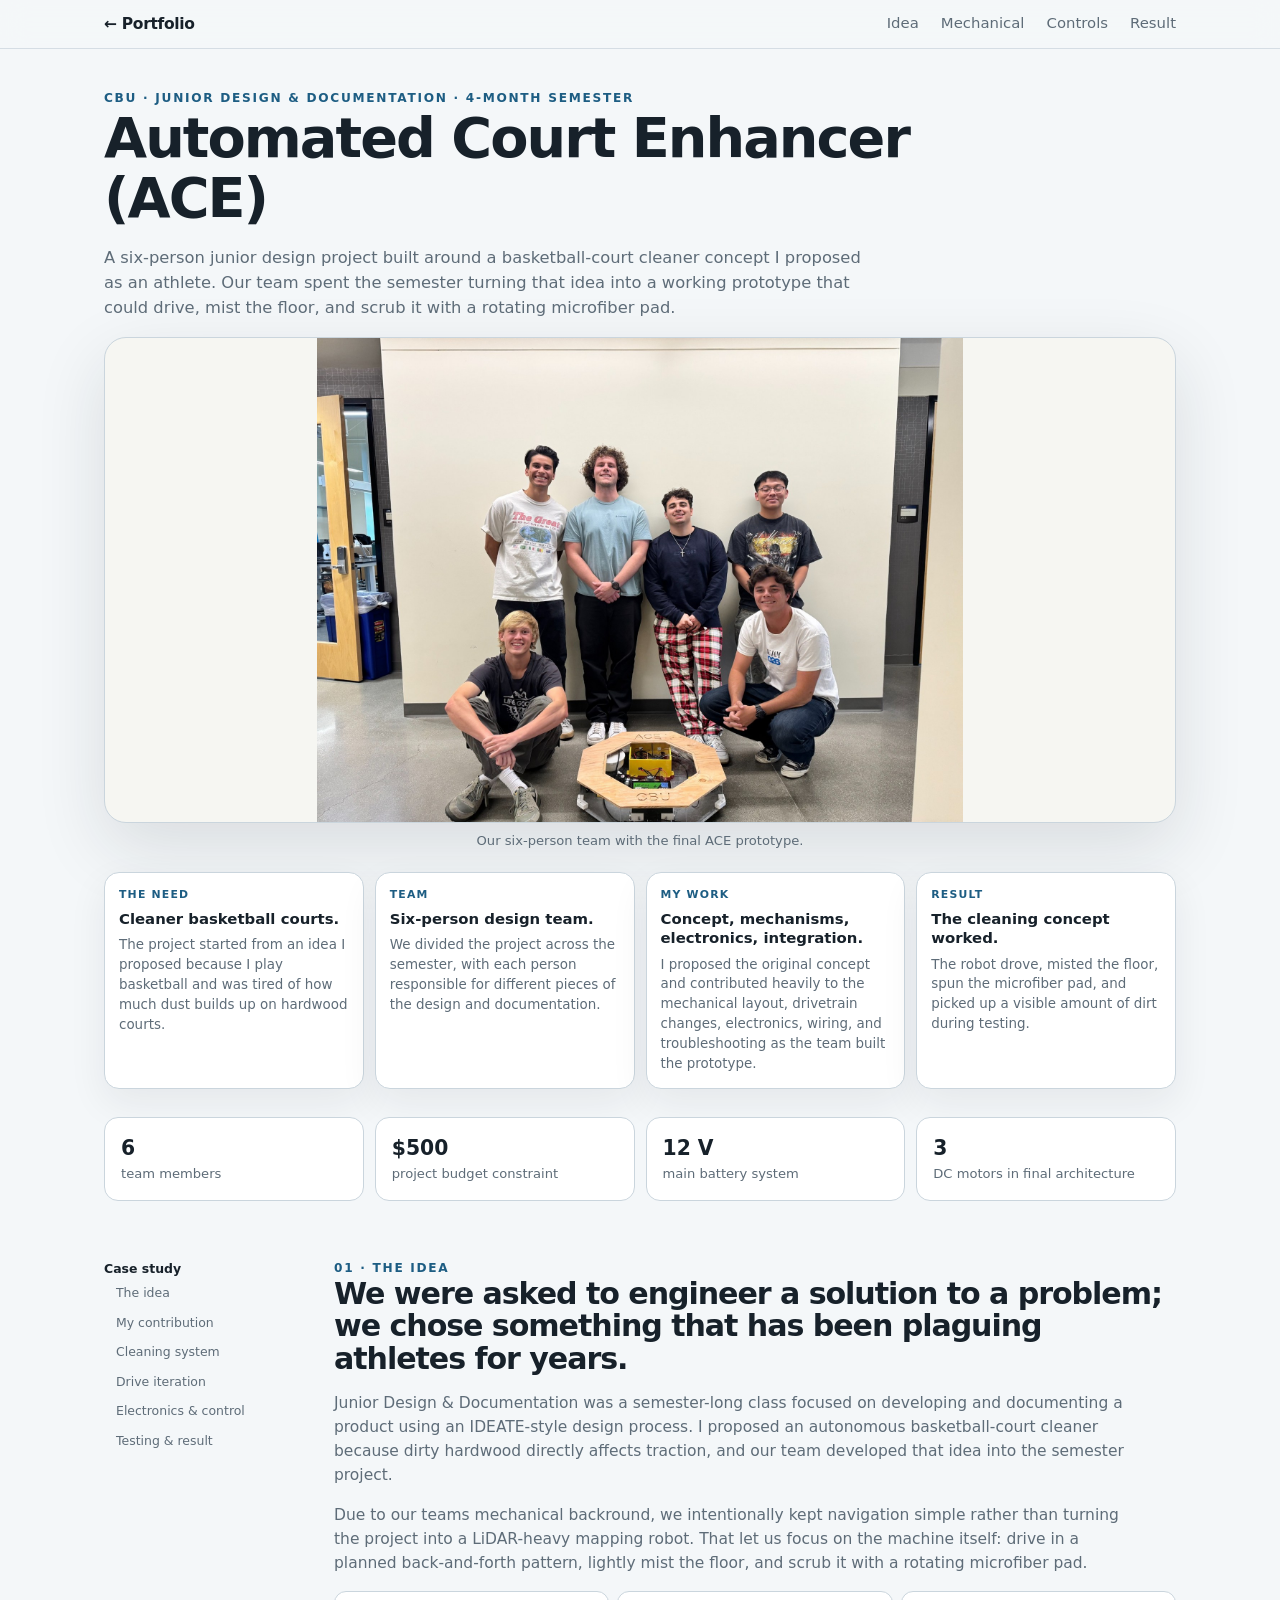
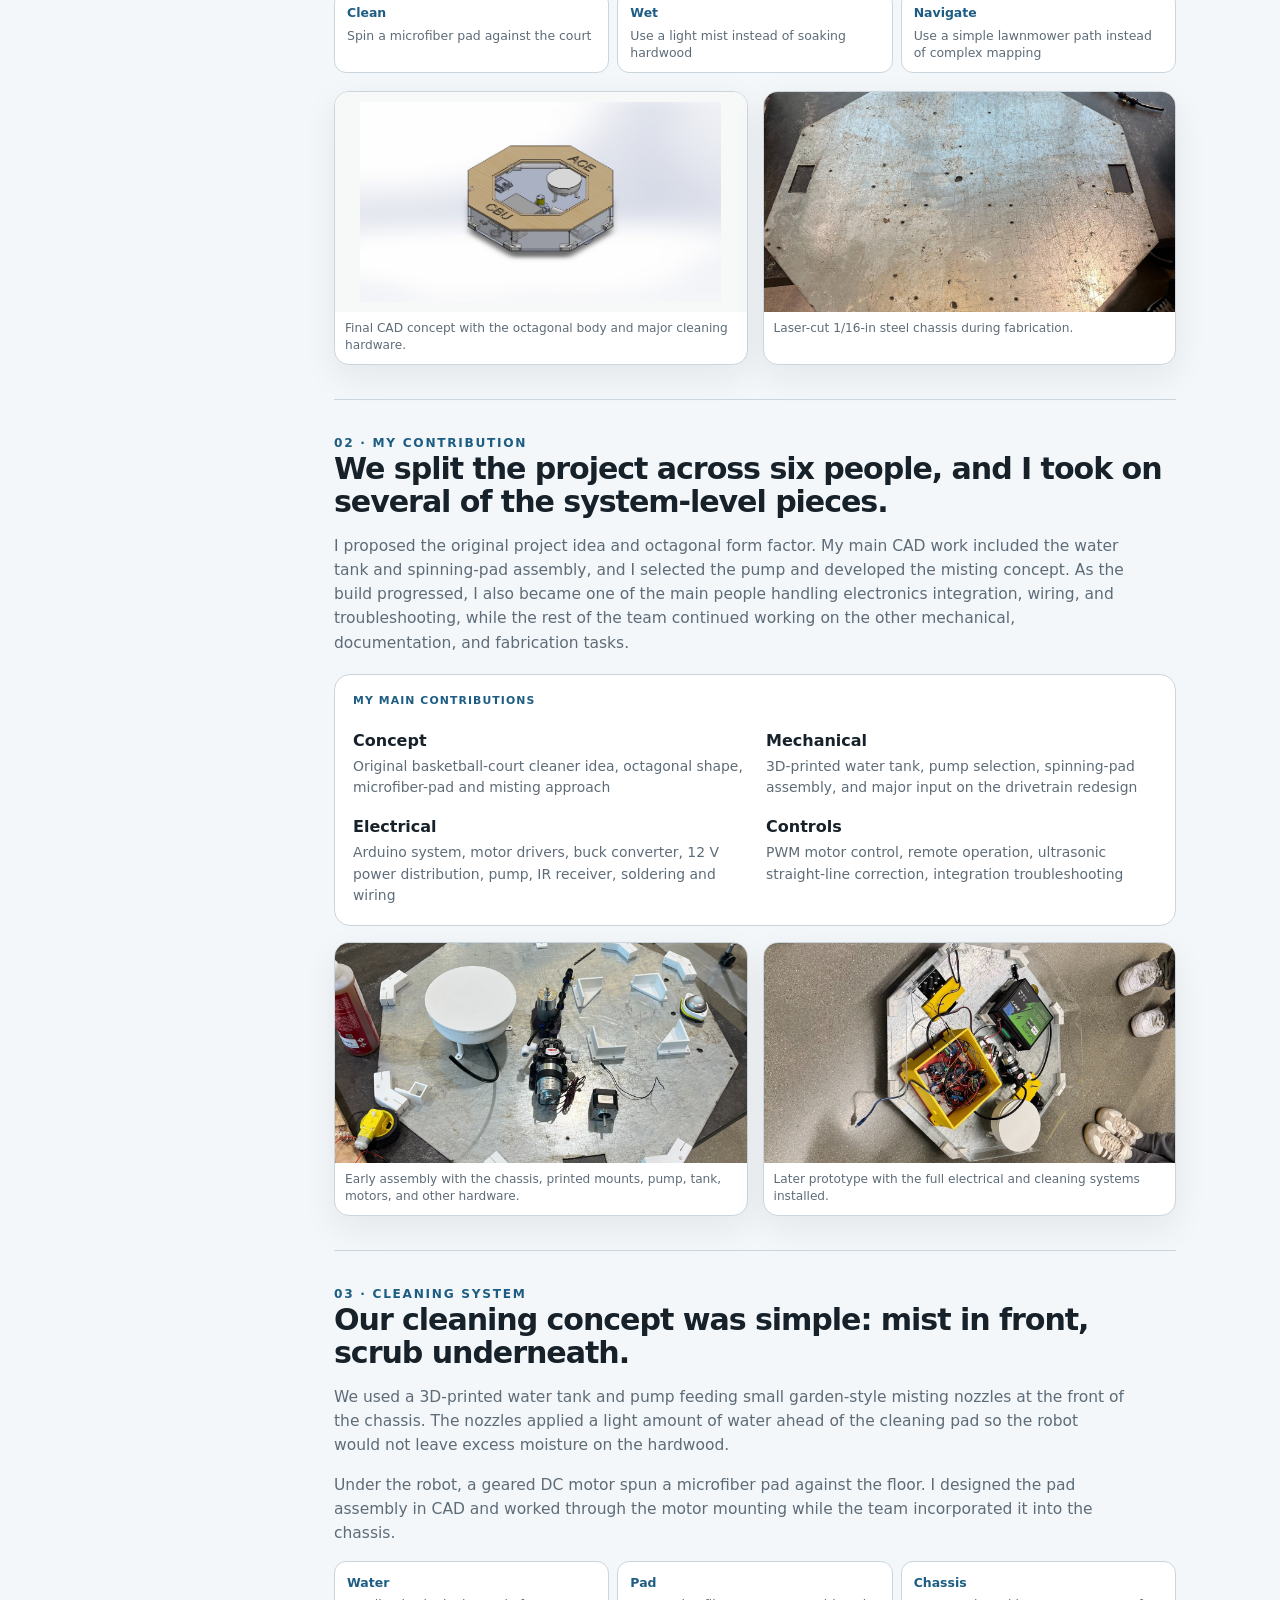
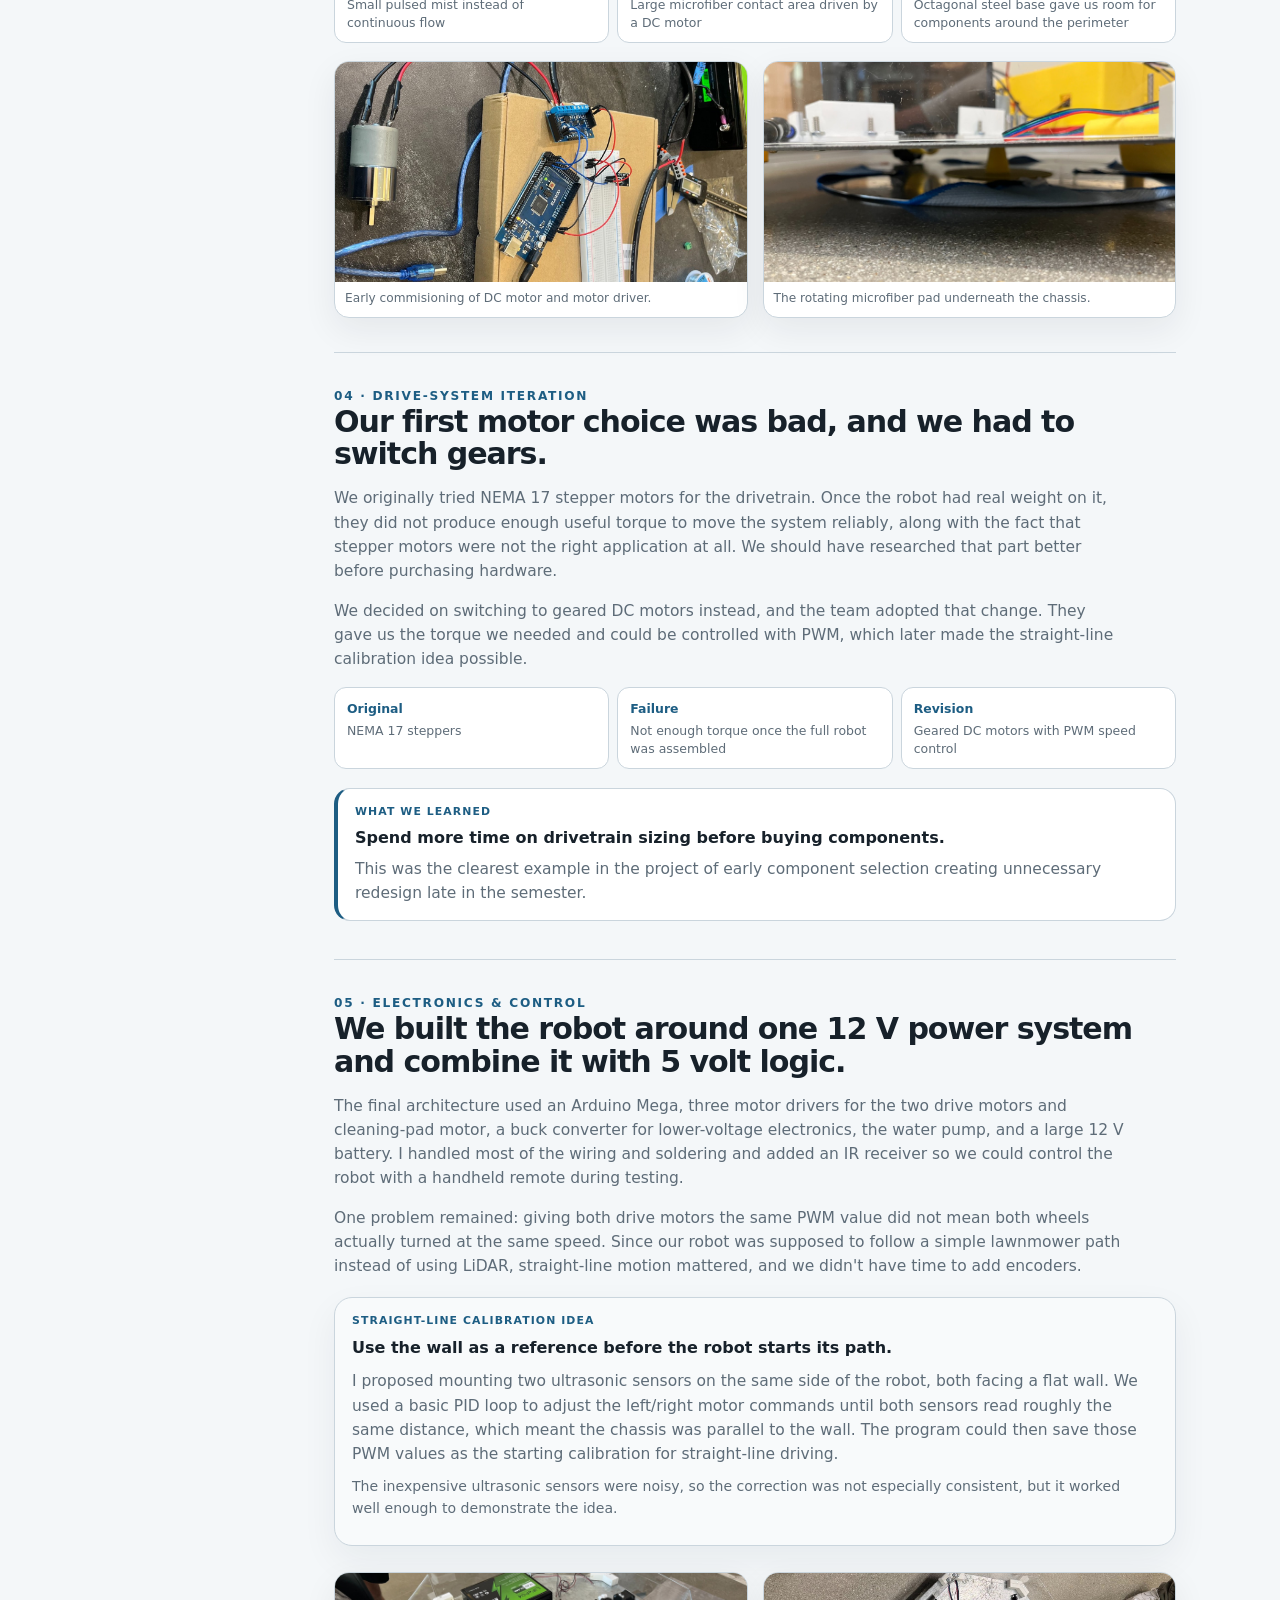
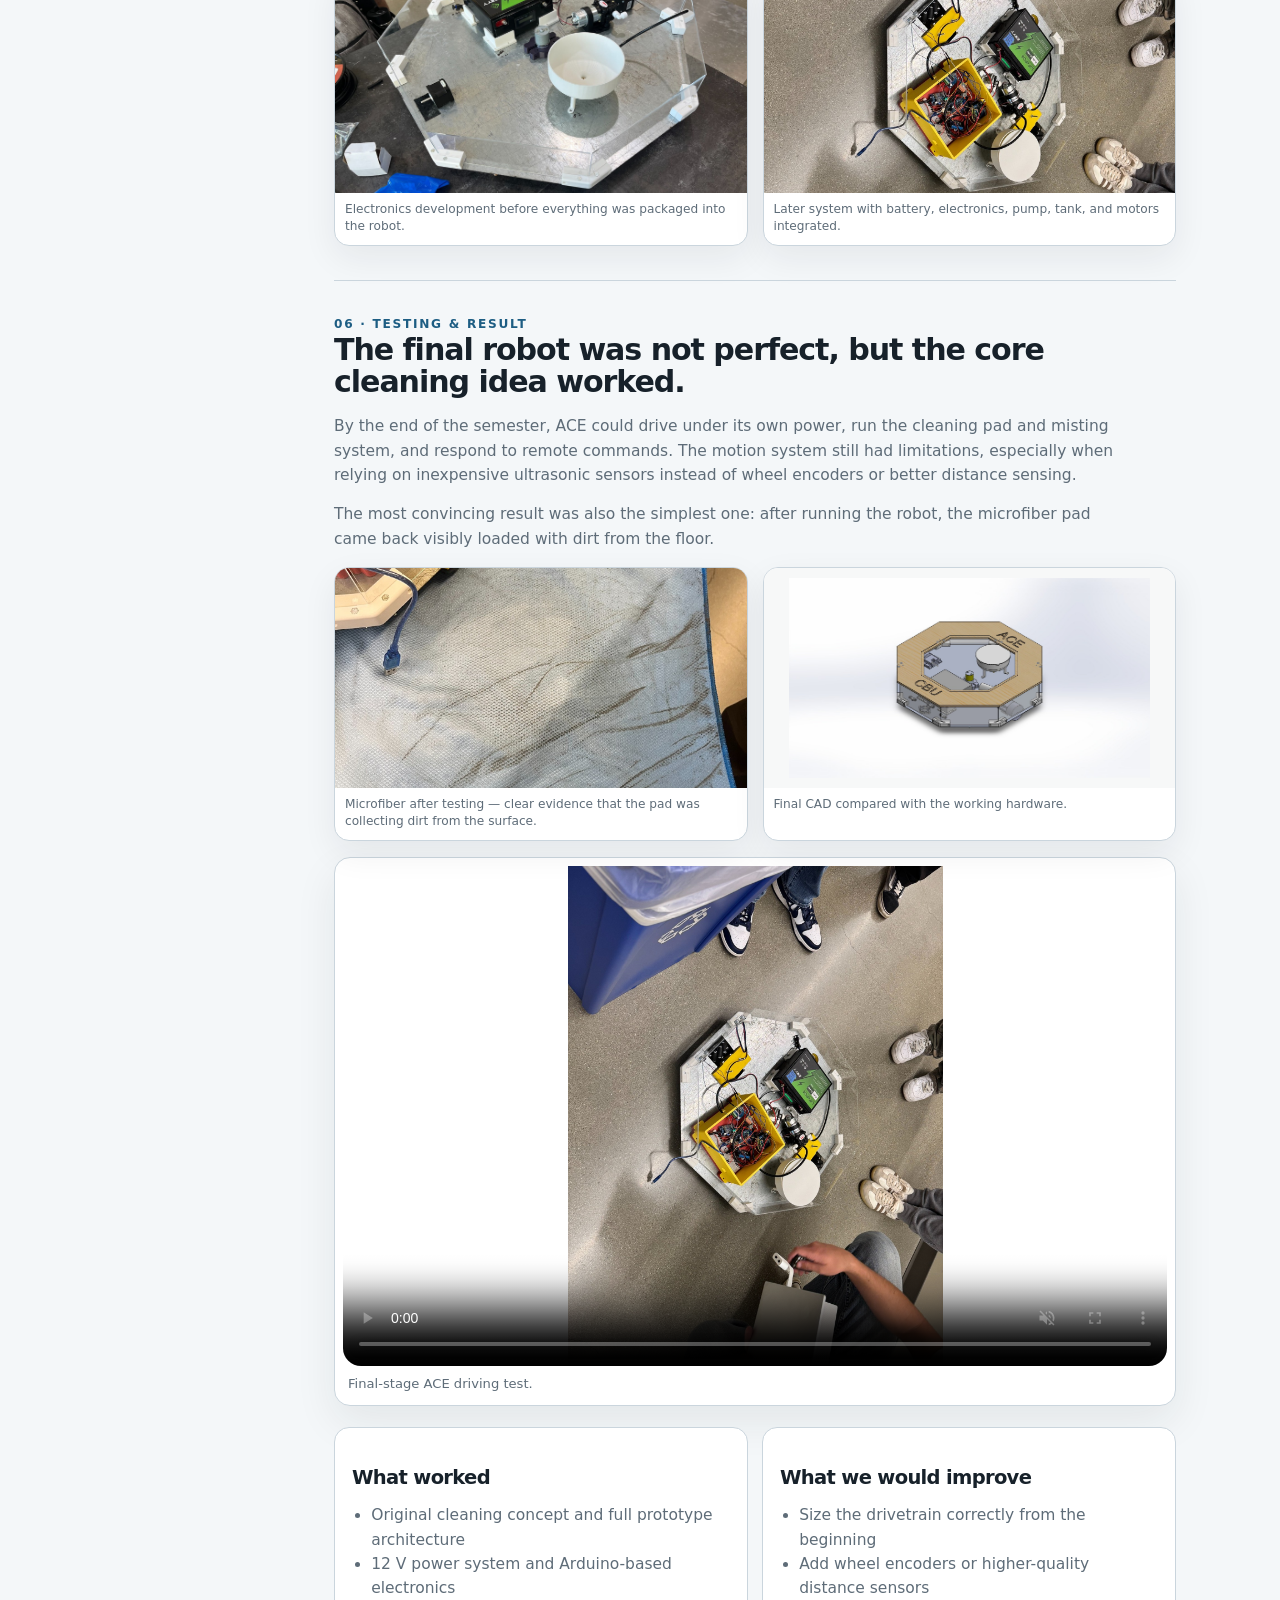
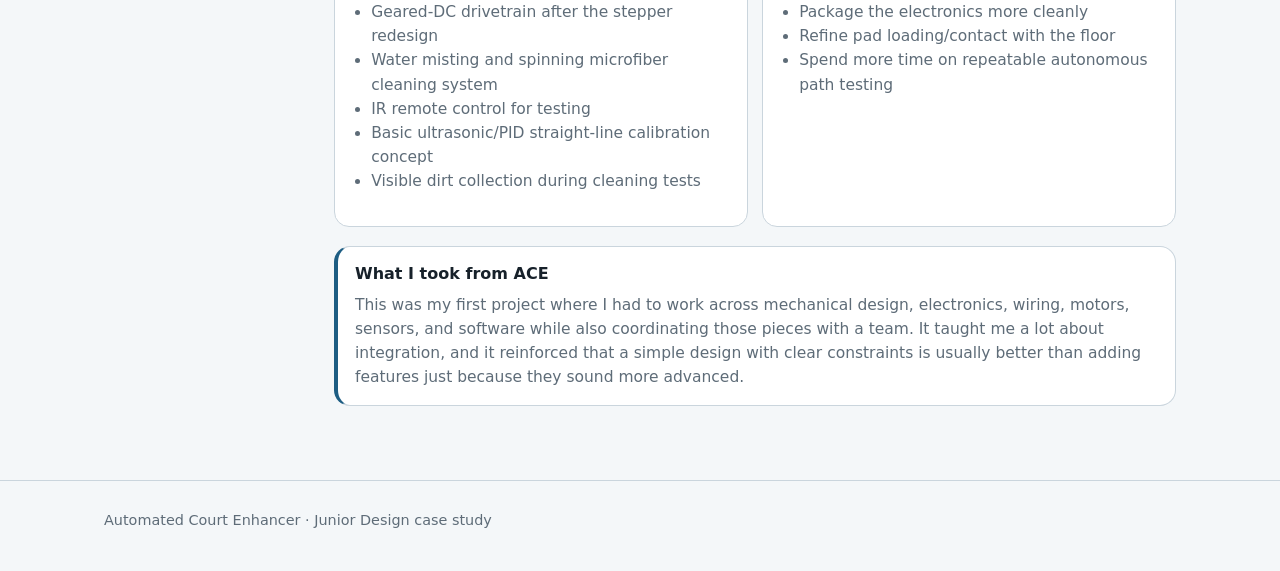
==== commit a531d52c: "Mute video controls in projects-ace.html" ====
--- a/projects-ace.html
+++ b/projects-ace.html
@@ -180,7 +180,7 @@
           </div>
 
           <div class="case-video-wrap">
-            <video class="case-video" controls preload="metadata" poster="public/images/ace/ace-final-top.jpg"><source src="public/videos/ace/ace-final-demo.mp4" type="video/mp4"></video>
+            <video class="case-video" controls muted preload="metadata" poster="public/images/ace/ace-final-top.jpg"><source src="public/videos/ace/ace-final-demo.mp4" type="video/mp4"></video>
             <div class="media-caption">Final-stage ACE driving test.</div>
           </div>
 
